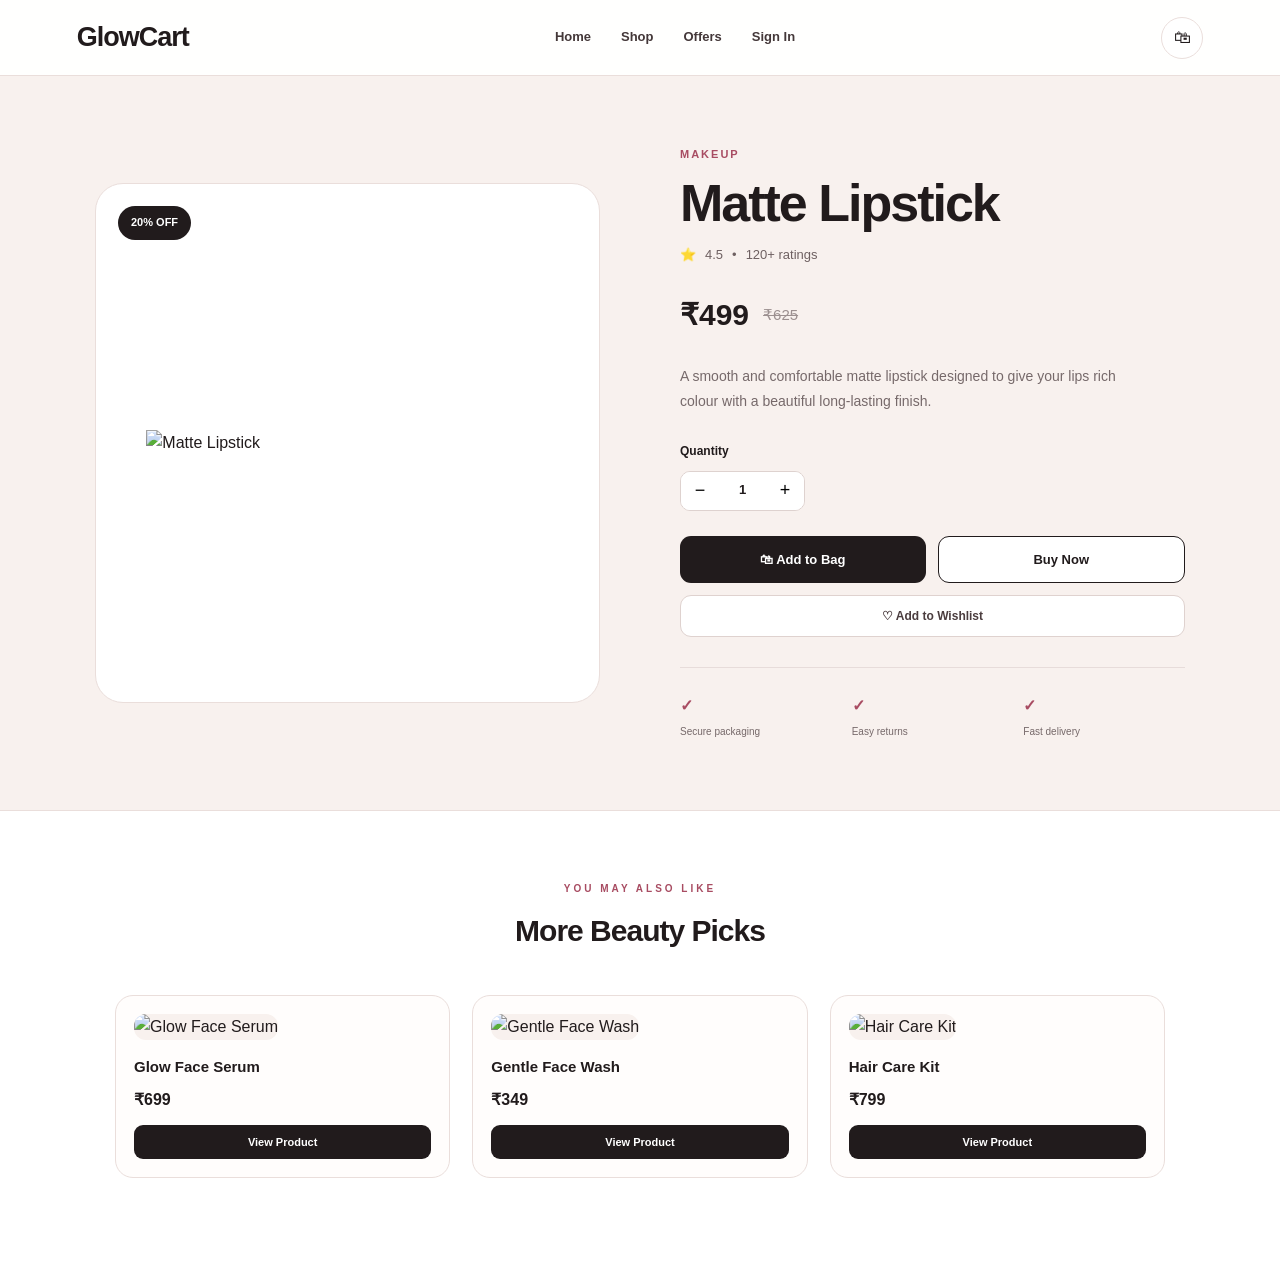
==== product.html @ 382e8a4c "Add files via upload" ====
<!DOCTYPE html>
<html lang="en">

<head>
    <meta charset="UTF-8">
    <meta name="viewport" content="width=device-width, initial-scale=1.0">

    <title>Product | GlowCart</title>

    <link rel="stylesheet" href="style.css">
    <link rel="stylesheet" href="product.css">
</head>

<body>

    <!-- ================= HEADER ================= -->

    <header class="header">

        <div class="logo">
            GlowCart
        </div>

        <nav class="nav">
            <a href="index.html">Home</a>
            <a href="index.html#products">Shop</a>
            <a href="index.html#offer">Offers</a>
            <a href="signin.html">Sign In</a>
        </nav>

        <div class="icons">

            <button class="icon-button" onclick="window.location.href='index.html'">
                🛍
            </button>

        </div>

    </header>


    <!-- ================= PRODUCT DETAILS ================= -->

    <main class="product-details">

        <div class="product-detail-image">

            <img
                id="productImage"
                src="image/lipstick.jpg"
                alt="Matte Lipstick"
            >

            <span class="detail-discount" id="productDiscount">
    20% OFF
</span>

        </div>


        <div class="product-detail-content">

            <p class="detail-category" id="productCategory">
                MAKEUP
            </p>

            <h1 id="productName">
                Matte Lipstick
            </h1>

            <div class="detail-rating">

    ⭐ <span id="productRating">4.5</span>

    <span>•</span>

    <span id="productRatingsCount">
        120+ ratings
    </span>

</div>


            <div class="detail-price">

                <span id="productPrice">
                    ₹499
                </span>

               <span class="detail-old-price" id="productOldPrice">
    ₹625
</span>

            </div>


          <p class="detail-description" id="productDescription">
    A smooth and comfortable matte lipstick
    designed to give your lips rich colour
    with a beautiful long-lasting finish.
</p>

            <div class="quantity-section">

                <p>Quantity</p>

                <div class="quantity-control">

                    <button id="decrease">
                        −
                    </button>

                    <span id="quantity">
                        1
                    </span>

                    <button id="increase">
                        +
                    </button>

                </div>

            </div>


            <div class="product-actions">

                <button id="addToBag" class="add-bag">
                    🛍 Add to Bag
                </button>

                <button id="buyNow" class="buy-now">
                    Buy Now
                </button>

            </div>


            <button id="detailWishlist" class="detail-wishlist">
                ♡ Add to Wishlist
            </button>


            <div class="product-features">

                <div>
                    <strong>✓</strong>
                    <span>Secure packaging</span>
                </div>

                <div>
                    <strong>✓</strong>
                    <span>Easy returns</span>
                </div>

                <div>
                    <strong>✓</strong>
                    <span>Fast delivery</span>
                </div>

            </div>

        </div>

    </main>


    <!-- ================= YOU MAY ALSO LIKE ================= -->

    <section class="related-products">

        <div class="section-heading">

            <p>
                YOU MAY ALSO LIKE
            </p>

            <h2>
                More Beauty Picks
            </h2>

        </div>


        <div class="related-container">

            <div class="related-card">

                <img
                    src="image/serum.jpg"
                    alt="Glow Face Serum"
                >

                <h3>
                    Glow Face Serum
                </h3>

                <p>
                    ₹699
                </p>

                <button onclick="window.location.href='product.html'">
                    View Product
                </button>

            </div>


            <div class="related-card">

                <img
                    src="image/facewash.jpg"
                    alt="Gentle Face Wash"
                >

                <h3>
                    Gentle Face Wash
                </h3>

                <p>
                    ₹349
                </p>

                <button onclick="window.location.href='product.html'">
                    View Product
                </button>

            </div>


            <div class="related-card">

                <img
                    src="image/haircare.jpg"
                    alt="Hair Care Kit"
                >

                <h3>
                    Hair Care Kit
                </h3>

                <p>
                    ₹799
                </p>

                <button onclick="window.location.href='product.html'">
                    View Product
                </button>

            </div>

        </div>

    </section>


    <!-- ================= JAVASCRIPT ================= -->

    <script src="product.js"></script>

</body>

</html>
---- style.css ----
/* =========================================================
   GLOWCART — MODERN PREMIUM BEAUTY STORE
   ========================================================= */


/* ================= RESET ================= */

* {
    margin: 0;
    padding: 0;
    box-sizing: border-box;
}

html {
    scroll-behavior: smooth;
}

body {
    font-family: Arial, Helvetica, sans-serif;
    background: #fffaf8;
    color: #211b1c;
    line-height: 1.6;
}

button,
input {
    font-family: inherit;
}

button {
    cursor: pointer;
}

a {
    text-decoration: none;
    color: inherit;
}


/* =========================================================
   HEADER
   ========================================================= */

.header {
    position: sticky;
    top: 0;
    z-index: 1000;

    width: 100%;

    display: flex;
    align-items: center;
    justify-content: space-between;

    padding: 18px 6%;

    background: rgba(255, 250, 248, 0.96);
    backdrop-filter: blur(15px);

    border-bottom: 1px solid #eee2df;
}


/* LOGO */

.logo {
    font-size: 28px;
    font-weight: 800;
    letter-spacing: -1px;
    color: #211b1c;
}


/* NAVIGATION */

.nav {
    display: flex;
    align-items: center;
    gap: 32px;
}

.nav a {
    position: relative;

    font-size: 14px;
    font-weight: 600;

    color: #5e5152;

    transition: 0.3s ease;
}

.nav a:hover {
    color: #a84c62;
}

.nav a::after {
    content: "";

    position: absolute;
    left: 0;
    bottom: -7px;

    width: 0;
    height: 2px;

    background: #a84c62;

    transition: 0.3s ease;
}

.nav a:hover::after {
    width: 100%;
}


/* ICONS */

.icons {
    display: flex;
    align-items: center;
    gap: 10px;
}

.icons button {
    position: relative;

    width: 42px;
    height: 42px;

    border: 1px solid #eadedb;
    border-radius: 50%;

    background: #ffffff;

    font-size: 17px;

    transition: 0.3s ease;
}

.icons button:hover {
    transform: translateY(-2px);
    border-color: #c88a98;
    box-shadow: 0 8px 20px rgba(80, 40, 45, 0.08);
}


/* CART COUNT */

.cart-count {
    position: absolute;

    top: -5px;
    right: -4px;

    min-width: 19px;
    height: 19px;

    padding: 0 5px;

    display: flex;
    align-items: center;
    justify-content: center;

    border-radius: 50%;

    background: #a84c62;
    color: white;

    font-size: 10px;
    font-weight: 700;
}


/* =========================================================
   SEARCH
   ========================================================= */

.search-box {
    position: fixed;

    top: 82px;
    left: 50%;

    width: min(650px, 90%);

    transform: translateX(-50%) translateY(-20px);

    padding: 18px;

    background: white;

    border: 1px solid #eadedb;
    border-radius: 18px;

    box-shadow: 0 20px 60px rgba(40, 20, 20, 0.15);

    opacity: 0;
    visibility: hidden;

    transition: 0.3s ease;

    z-index: 2000;
}

.search-box.active {
    opacity: 1;
    visibility: visible;

    transform: translateX(-50%) translateY(0);
}

.search-row {
    display: flex;
    gap: 10px;
}

.search-row input {
    flex: 1;

    padding: 14px 18px;

    border: 1px solid #e4d7d4;
    border-radius: 12px;

    outline: none;

    font-size: 14px;
}

.search-row input:focus {
    border-color: #b86a7b;
}

.search-row button {
    width: 45px;

    border: none;
    border-radius: 12px;

    background: #211b1c;
    color: white;

    font-size: 16px;
}

.search-results {
    margin-top: 10px;
    max-height: 350px;
    overflow-y: auto;
}

.search-result-item {
    display: flex;
    align-items: center;
    gap: 15px;

    padding: 12px;

    border-radius: 12px;

    transition: 0.2s ease;
}

.search-result-item:hover {
    background: #faf2f0;
}

.search-result-item img {
    width: 55px;
    height: 55px;

    object-fit: contain;

    border-radius: 10px;

    background: #f8f3f1;
}

.search-result-item strong {
    font-size: 14px;
}

.search-result-item p {
    margin-top: 3px;

    color: #a84c62;
    font-weight: 700;
}


/* =========================================================
   HERO
   ========================================================= */

.hero {
    min-height: 620px;

    display: flex;
    align-items: center;

    padding: 80px 8%;

    position: relative;

    overflow: hidden;

    background:
        radial-gradient(
            circle at 85% 25%,
            #efd6dc 0,
            transparent 30%
        ),
        radial-gradient(
            circle at 70% 80%,
            #f4e4df 0,
            transparent 32%
        ),
        #f9efec;
}

.hero::before {
    content: "";

    position: absolute;

    width: 420px;
    height: 420px;

    right: 7%;
    top: 80px;

    border-radius: 50%;

    border: 1px solid rgba(168, 76, 98, 0.2);
}

.hero::after {
    content: "GLOW";

    position: absolute;

    right: 11%;
    top: 180px;

    font-size: 100px;
    font-weight: 900;

    color: rgba(168, 76, 98, 0.08);

    letter-spacing: 8px;
}

.hero-content {
    position: relative;
    z-index: 2;

    max-width: 600px;
}

.hero-small {
    margin-bottom: 18px;

    color: #a84c62;

    font-size: 12px;
    font-weight: 800;

    letter-spacing: 3px;
}

.hero h1 {
    margin-bottom: 20px;

    font-size: clamp(48px, 7vw, 82px);

    line-height: 0.98;

    letter-spacing: -4px;

    font-weight: 800;
}

.hero h1 span {
    color: #a84c62;
}

.hero-content > p:not(.hero-small) {
    max-width: 500px;

    margin-bottom: 32px;

    color: #655758;

    font-size: 16px;
}


/* SHOP BUTTON */

.shop-button {
    padding: 15px 30px;

    border: none;
    border-radius: 30px;

    background: #211b1c;
    color: white;

    font-size: 14px;
    font-weight: 700;

    transition: 0.3s ease;
}

.shop-button:hover {
    background: #a84c62;

    transform: translateY(-3px);

    box-shadow: 0 12px 25px rgba(168, 76, 98, 0.25);
}


/* =========================================================
   SECTION HEADINGS
   ========================================================= */

.section-heading {
    text-align: center;

    margin-bottom: 45px;
}

.section-heading p {
    margin-bottom: 8px;

    color: #a84c62;

    font-size: 11px;
    font-weight: 800;

    letter-spacing: 3px;
}

.section-heading h2 {
    font-size: 34px;

    letter-spacing: -1px;
}


/* =========================================================
   CATEGORIES
   ========================================================= */

.categories {
    padding: 100px 6%;

    background: #ffffff;
}

.category-container {
    max-width: 1200px;

    margin: auto;

    display: grid;

    grid-template-columns: repeat(4, 1fr);

    gap: 20px;
}

.category-card {
    padding: 35px 25px;

    text-align: center;

    background: #fffaf8;

    border: 1px solid #eee2df;

    border-radius: 22px;

    transition: 0.3s ease;
}

.category-card:hover {
    transform: translateY(-7px);

    border-color: #d6a1ad;

    box-shadow: 0 20px 40px rgba(70, 30, 35, 0.08);
}

.category-icon {
    width: 70px;
    height: 70px;

    margin: 0 auto 18px;

    display: flex;
    align-items: center;
    justify-content: center;

    border-radius: 50%;

    background: #f3e3e1;

    font-size: 28px;
}

.category-card h3 {
    margin-bottom: 5px;

    font-size: 18px;
}

.category-card p {
    color: #806f70;

    font-size: 13px;
}


/* =========================================================
   PRODUCTS
   ========================================================= */

.products {
    padding: 100px 6%;

    background: #faf5f3;
}

.product-container {
    max-width: 1250px;

    margin: auto;

    display: grid;

    grid-template-columns: repeat(4, 1fr);

    gap: 24px;
}


/* PRODUCT CARD */

.product-card {
    position: relative;

    overflow: hidden;

    background: white;

    border: 1px solid #eee2df;

    border-radius: 20px;

    padding-bottom: 20px;

    transition: 0.35s ease;
}

.product-card:hover {
    transform: translateY(-8px);

    box-shadow: 0 22px 45px rgba(55, 25, 30, 0.11);
}


/* PRODUCT IMAGE */

.product-image {
    width: 100%;
    height: 300px;

    position: relative;

    overflow: hidden;

    background: #f8f3f1;

    display: flex;
    align-items: center;
    justify-content: center;
}

.product-image img {
    width: 100%;
    height: 100%;

    display: block;

    object-fit: contain;
    object-position: center;

    padding: 18px;

    transition: 0.4s ease;
}

.product-card:hover .product-image img {
    transform: scale(1.04);
}


/* DISCOUNT */

.discount {
    position: absolute;

    top: 14px;
    left: 14px;

    padding: 6px 10px;

    border-radius: 20px;

    background: #211b1c;
    color: white;

    font-size: 10px;
    font-weight: 800;

    letter-spacing: 0.5px;
}


/* WISHLIST */

.wishlist {
    position: absolute;

    top: 13px;
    right: 13px;

    width: 38px;
    height: 38px;

    border: 1px solid #e7d9d6;
    border-radius: 50%;

    background: rgba(255, 255, 255, 0.95);

    font-size: 20px;

    color: #6e4b51;

    transition: 0.25s ease;
}

.wishlist:hover {
    color: #a84c62;

    transform: scale(1.08);
}


/* PRODUCT DETAILS */

.product-card > .product-category,
.product-card > h3,
.product-card > .rating,
.product-card > .price,
.product-card > .bag-button {
    margin-left: 20px;
    margin-right: 20px;
}

.product-category {
    margin-top: 18px;
    margin-bottom: 5px;

    color: #a84c62;

    font-size: 10px;
    font-weight: 800;

    letter-spacing: 1.5px;
}

.product-card h3 {
    margin-bottom: 6px;

    font-size: 17px;
}

.rating {
    margin-bottom: 10px;

    font-size: 12px;

    color: #6e5a5c;
}

.price {
    display: flex;
    align-items: center;

    gap: 10px;

    margin-bottom: 16px;
}

.current-price {
    color: #211b1c;

    font-size: 18px;
    font-weight: 800;
}

.old-price {
    color: #a49797;

    font-size: 13px;

    text-decoration: line-through;
}


/* ADD TO BAG */

.bag-button {
    width: calc(100% - 40px);

    padding: 12px;

    border: 1px solid #211b1c;
    border-radius: 10px;

    background: #211b1c;
    color: white;

    font-size: 13px;
    font-weight: 700;

    transition: 0.3s ease;
}

.bag-button:hover {
    background: #a84c62;
    border-color: #a84c62;
}


/* VIEW ALL */

.view-all {
    display: block;

    margin: 45px auto 0;

    padding: 13px 28px;

    border: 1px solid #211b1c;
    border-radius: 30px;

    background: transparent;

    font-size: 13px;
    font-weight: 700;

    transition: 0.3s ease;
}

.view-all:hover {
    background: #211b1c;
    color: white;
}


/* =========================================================
   OFFER
   ========================================================= */

.offer {
    padding: 100px 6%;

    background: #211b1c;

    color: white;

    text-align: center;

    position: relative;

    overflow: hidden;
}

.offer::before {
    content: "";

    position: absolute;

    width: 300px;
    height: 300px;

    left: -100px;
    top: -100px;

    border-radius: 50%;

    border: 1px solid rgba(255, 255, 255, 0.12);
}

.offer::after {
    content: "";

    position: absolute;

    width: 400px;
    height: 400px;

    right: -150px;
    bottom: -220px;

    border-radius: 50%;

    border: 1px solid rgba(255, 255, 255, 0.1);
}

.offer-content {
    position: relative;
    z-index: 2;

    max-width: 700px;

    margin: auto;
}

.offer-small {
    margin-bottom: 12px;

    color: #e5a8b6;

    font-size: 11px;
    font-weight: 800;

    letter-spacing: 3px;
}

.offer h2 {
    margin-bottom: 15px;

    font-size: clamp(32px, 5vw, 55px);

    line-height: 1.1;
}

.offer-content > p:not(.offer-small) {
    margin-bottom: 28px;

    color: #d6c9ca;

    font-size: 15px;
}

.offer-button {
    padding: 14px 28px;

    border: none;
    border-radius: 30px;

    background: white;
    color: #211b1c;

    font-size: 13px;
    font-weight: 800;

    transition: 0.3s ease;
}

.offer-button:hover {
    background: #e5a8b6;

    transform: translateY(-3px);
}


/* =========================================================
   FOOTER
   ========================================================= */

.footer {
    padding: 75px 6% 25px;

    background: #f4ebe8;

    color: #403536;
}

.footer-content {
    max-width: 1250px;

    margin: auto;

    display: grid;

    grid-template-columns: 1.5fr repeat(4, 1fr);

    gap: 45px;
}


/* BRAND */

.footer-brand h2 {
    margin-bottom: 12px;

    font-size: 28px;

    color: #211b1c;
}

.footer-brand p {
    max-width: 240px;

    color: #776768;

    font-size: 13px;
}


/* FOOTER SECTION */

.footer-section {
    display: flex;

    flex-direction: column;

    gap: 9px;
}

.footer-section h3 {
    margin-bottom: 8px;

    color: #211b1c;

    font-size: 14px;
}

.footer-section a,
.footer-section p {
    color: #776768;

    font-size: 13px;

    transition: 0.2s ease;
}

.footer-section a:hover {
    color: #a84c62;

    transform: translateX(3px);
}


/* COPYRIGHT */

.copyright {
    grid-column: 1 / -1;

    padding-top: 25px;

    border-top: 1px solid #dfd0cd;

    text-align: center;

    color: #897a7a;

    font-size: 12px;
}


/* =========================================================
   CART OVERLAY
   ========================================================= */

.cart-overlay {
    position: fixed;

    inset: 0;

    background: rgba(20, 12, 13, 0.45);

    opacity: 0;
    visibility: hidden;

    transition: 0.3s ease;

    z-index: 3000;
}

.cart-overlay.active {
    opacity: 1;
    visibility: visible;
}


/* =========================================================
   CART PANEL
   ========================================================= */

.cart-panel {
    position: fixed;

    top: 0;
    right: 0;

    width: min(430px, 92%);

    height: 100vh;

    display: flex;
    flex-direction: column;

    background: #fffaf8;

    box-shadow: -15px 0 50px rgba(20, 10, 10, 0.15);

    transform: translateX(100%);

    transition: 0.4s ease;

    z-index: 4000;
}

.cart-panel.active {
    transform: translateX(0);
}


/* CART HEADER */

.cart-header {
    display: flex;
    align-items: center;
    justify-content: space-between;

    padding: 22px;

    border-bottom: 1px solid #eadedb;
}

.cart-header h2 {
    font-size: 22px;
}

.cart-header button {
    width: 38px;
    height: 38px;

    border: none;
    border-radius: 50%;

    background: #f0e5e2;

    font-size: 15px;
}


/* CART ITEMS */

.cart-items {
    flex: 1;

    padding: 20px;

    overflow-y: auto;
}

.empty-cart {
    min-height: 300px;

    display: flex;
    flex-direction: column;

    align-items: center;
    justify-content: center;

    text-align: center;
}

.empty-cart > div {
    margin-bottom: 15px;

    font-size: 55px;
}

.empty-cart h3 {
    margin-bottom: 5px;
}

.empty-cart p {
    color: #8b7b7c;

    font-size: 13px;
}


/* CART ITEM */

.cart-item {
    position: relative;

    display: flex;

    gap: 13px;

    margin-bottom: 15px;
    padding: 13px;

    background: white;

    border: 1px solid #eee2df;

    border-radius: 15px;
}

.cart-product-image {
    width: 80px;
    height: 90px;

    flex-shrink: 0;

    background: #f8f3f1;

    border-radius: 10px;

    overflow: hidden;
}

.cart-product-image img {
    width: 100%;
    height: 100%;

    object-fit: contain;

    padding: 7px;
}

.cart-product-info {
    flex: 1;

    padding-right: 20px;
}

.cart-category {
    margin-bottom: 2px;

    color: #a84c62;

    font-size: 9px;
    font-weight: 800;

    letter-spacing: 1px;
}

.cart-product-info h3 {
    margin-bottom: 3px;

    font-size: 14px;
}

.cart-product-info strong {
    font-size: 14px;
}


/* QUANTITY */

.quantity-controls {
    display: flex;
    align-items: center;

    gap: 10px;

    margin-top: 8px;
}

.quantity-controls button {
    width: 26px;
    height: 26px;

    border: 1px solid #ded1ce;
    border-radius: 7px;

    background: white;
}

.quantity-controls span {
    font-size: 13px;
    font-weight: 700;
}


/* REMOVE */

.remove-item {
    position: absolute;

    top: 10px;
    right: 10px;

    border: none;

    background: transparent;

    color: #8b7b7c;

    font-size: 12px;
}


/* CART FOOTER */

.cart-footer {
    padding: 20px;

    background: white;

    border-top: 1px solid #eadedb;
}

.cart-total {
    display: flex;
    justify-content: space-between;

    margin-bottom: 15px;

    font-size: 15px;
}

.cart-total strong {
    font-size: 19px;
}

#checkoutButton {
    width: 100%;

    padding: 15px;

    border: none;
    border-radius: 12px;

    background: #211b1c;
    color: white;

    font-weight: 700;

    transition: 0.3s ease;
}

#checkoutButton:hover {
    background: #a84c62;
}


/* =========================================================
   WISHLIST POPUP
   ========================================================= */

.wishlist-popup {
    position: fixed;

    inset: 0;

    z-index: 5000;

    display: flex;
    align-items: center;
    justify-content: center;

    padding: 20px;

    background: rgba(25, 15, 16, 0.5);
}

.wishlist-popup-content {
    width: min(700px, 95%);

    max-height: 85vh;

    overflow-y: auto;

    padding: 25px;

    background: #fffaf8;

    border-radius: 22px;

    box-shadow: 0 25px 70px rgba(30, 15, 15, 0.2);
}

.wishlist-header {
    display: flex;
    align-items: center;
    justify-content: space-between;

    padding-bottom: 18px;

    border-bottom: 1px solid #eadedb;
}

.wishlist-header h2 {
    font-size: 21px;
}

.close-wishlist {
    width: 36px;
    height: 36px;

    border: none;
    border-radius: 50%;

    background: #eee3e0;
}

.wishlist-empty {
    padding: 60px 20px;

    text-align: center;
}

.wishlist-empty h3 {
    margin: 10px 0 5px;
}

.wishlist-empty p {
    color: #857576;

    font-size: 13px;
}

.wishlist-item {
    display: flex;
    align-items: center;

    gap: 15px;

    padding: 15px 0;

    border-bottom: 1px solid #eadedb;
}

.wishlist-product-image {
    width: 80px;
    height: 90px;

    background: #f5eeeb;

    border-radius: 12px;

    overflow: hidden;
}

.wishlist-product-image img {
    width: 100%;
    height: 100%;

    object-fit: contain;

    padding: 8px;
}

.wishlist-product-info {
    flex: 1;
}

.wishlist-category {
    color: #a84c62;

    font-size: 9px;
    font-weight: 800;

    letter-spacing: 1px;
}

.wishlist-product-info h3 {
    font-size: 15px;
}

.wishlist-product-info strong {
    display: block;

    margin: 4px 0;

    font-size: 14px;
}

.wishlist-add-cart {
    padding: 8px 13px;

    border: none;
    border-radius: 8px;

    background: #211b1c;
    color: white;

    font-size: 11px;
    font-weight: 700;
}

.wishlist-remove {
    border: none;

    background: transparent;

    color: #a84c62;

    font-size: 20px;
}


/* =========================================================
   RESPONSIVE
   ========================================================= */

@media (max-width: 1000px) {

    .nav {
        gap: 16px;
    }

    .nav a {
        font-size: 12px;
    }

    .category-container {
        grid-template-columns: repeat(2, 1fr);
    }

    .product-container {
        grid-template-columns: repeat(2, 1fr);
    }

    .footer-content {
        grid-template-columns: repeat(2, 1fr);
    }

    .footer-brand {
        grid-column: 1 / -1;
    }
}


@media (max-width: 700px) {

    .header {
        padding: 15px 4%;
    }

    .logo {
        font-size: 23px;
    }

    .nav {
        display: none;
    }

    .icons button {
        width: 38px;
        height: 38px;
    }


    .hero {
        min-height: 560px;

        padding: 70px 7%;
    }

    .hero h1 {
        font-size: 52px;

        letter-spacing: -3px;
    }

    .hero::after {
        font-size: 60px;

        right: 5%;
    }


    .categories,
    .products {
        padding: 70px 5%;
    }

    .section-heading h2 {
        font-size: 28px;
    }


    .category-container {
        grid-template-columns: repeat(2, 1fr);

        gap: 12px;
    }

    .category-card {
        padding: 25px 12px;
    }


    .product-container {
        grid-template-columns: 1fr;

        max-width: 420px;
    }


    .product-image {
        height: 330px;
    }


    .offer {
        padding: 75px 6%;
    }


    .footer {
        padding: 55px 6% 25px;
    }

    .footer-content {
        grid-template-columns: 1fr 1fr;

        gap: 30px;
    }

    .footer-brand {
        grid-column: 1 / -1;
    }

    .copyright {
        grid-column: 1 / -1;
    }

}


@media (max-width: 450px) {

    .category-container {
        grid-template-columns: 1fr;
    }

    .footer-content {
        grid-template-columns: 1fr;
    }

    .footer-brand,
    .copyright {
        grid-column: auto;
    }

    .wishlist-item {
        align-items: flex-start;
    }

}
/* =========================================================
   PREMIUM HEADER ICONS
   ========================================================= */

.icons {
    display: flex;
    align-items: center;
    gap: 12px;
}

.icon-button {
    position: relative;

    width: 44px;
    height: 44px;

    display: flex;
    align-items: center;
    justify-content: center;

    border: 1px solid #e5d8d5;
    border-radius: 50%;

    background: #ffffff;
    color: #211b1c;

    font-size: 21px;

    transition: all 0.3s ease;
}

.icon-button:hover {
    background: #211b1c;
    color: #ffffff;

    border-color: #211b1c;

    transform: translateY(-3px);

    box-shadow: 0 10px 25px rgba(33, 27, 28, 0.15);
}


/* SEARCH */

#searchIcon span {
    font-size: 28px;
    font-weight: 300;

    transform: rotate(-20deg);
}


/* WISHLIST */

#wishlistIcon span {
    font-size: 25px;

    transition: 0.3s ease;
}

#wishlistIcon:hover span {
    color: #f0b1bd;
}


/* SHOPPING BAG */

#cartIcon span:first-child {
    font-size: 20px;
}


/* CART NUMBER */

.cart-count {
    position: absolute;

    top: -4px;
    right: -4px;

    min-width: 19px;
    height: 19px;

    padding: 0 5px;

    display: flex;
    align-items: center;
    justify-content: center;

    border-radius: 50%;

    background: #a84c62;
    color: #ffffff;

    border: 2px solid #fffaf8;

    font-size: 9px;
    font-weight: 800;

    line-height: 1;
}


/* MOBILE */

@media (max-width: 700px) {

    .icons {
        gap: 7px;
    }

    .icon-button {
        width: 38px;
        height: 38px;

        font-size: 18px;
    }

    #searchIcon span {
        font-size: 24px;
    }

    #wishlistIcon span {
        font-size: 22px;
    }

    #cartIcon span:first-child {
        font-size: 18px;
    }
}
/* ================= USER MENU ================= */

.user-greeting {
    font-family: Georgia, "Times New Roman", serif;
    font-size: 14px;
    font-weight: 600;
    color: #211b1c;
    letter-spacing: 0.2px;
}

.logout-button {
    border: 1px solid #ead4d8;
    background: #fff7f8;
    color: #a84c62;

    font-family: Georgia, "Times New Roman", serif;
    font-size: 12px;
    font-weight: 700;

    cursor: pointer;

    padding: 8px 15px;

    border-radius: 20px;

    transition: 0.25s ease;
}

.logout-button:hover {
    background: #a84c62;
    color: #ffffff;
    border-color: #a84c62;

    transform: translateY(-2px);

    box-shadow:
        0 8px 18px rgba(168, 76, 98, 0.18);
}
---- product.css ----
/* =========================================================
   GLOWCART — PRODUCT DETAILS
   ========================================================= */

* {
    margin: 0;
    padding: 0;
    box-sizing: border-box;
}

body {
    font-family: Arial, Helvetica, sans-serif;
    background: #f8f1ee;
    color: #211b1c;
}


/* ================= HEADER ================= */

.header {
    position: sticky;
    top: 0;
    z-index: 100;

    height: 76px;

    display: flex;
    align-items: center;
    justify-content: space-between;

    padding: 0 6%;

    background: rgba(255, 255, 255, 0.94);

    border-bottom: 1px solid #eadedb;

    backdrop-filter: blur(15px);
}

.logo {
    font-size: 27px;
    font-weight: 800;
    letter-spacing: -1px;
}

.nav {
    display: flex;
    gap: 30px;
}

.nav a {
    color: #443839;
    text-decoration: none;
    font-size: 13px;
    font-weight: 600;
}

.nav a:hover {
    color: #a84c62;
}

.icon-button {
    width: 42px;
    height: 42px;

    border: 1px solid #e3d6d3;
    border-radius: 50%;

    background: white;

    cursor: pointer;

    font-size: 17px;

    transition: 0.25s ease;
}

.icon-button:hover {
    background: #211b1c;
    color: white;
}


/* ================= PRODUCT DETAILS ================= */

.product-details {
    max-width: 1150px;

    margin: 70px auto;

    padding: 0 30px;

    display: grid;

    grid-template-columns: 1fr 1fr;

    gap: 80px;

    align-items: center;
}


/* ================= PRODUCT IMAGE ================= */

.product-detail-image {
    position: relative;

    min-height: 520px;

    display: flex;
    align-items: center;
    justify-content: center;

    background: #fff;

    border-radius: 28px;

    border: 1px solid #eadedb;

    overflow: hidden;
}

.product-detail-image img {
    width: 80%;
    max-height: 450px;

    object-fit: contain;

    transition: 0.4s ease;
}

.product-detail-image:hover img {
    transform: scale(1.04);
}

.detail-discount {
    position: absolute;

    top: 22px;
    left: 22px;

    padding: 8px 13px;

    border-radius: 20px;

    background: #211b1c;
    color: white;

    font-size: 11px;
    font-weight: 700;
}


/* ================= PRODUCT CONTENT ================= */

.detail-category {
    color: #a84c62;

    font-size: 11px;
    font-weight: 800;

    letter-spacing: 2px;

    margin-bottom: 12px;
}

.product-detail-content h1 {
    font-size: clamp(36px, 5vw, 52px);

    line-height: 1.05;

    letter-spacing: -2px;

    margin-bottom: 15px;
}

.detail-rating {
    display: flex;
    align-items: center;
    gap: 9px;

    color: #6e6061;

    font-size: 13px;
}

.detail-price {
    display: flex;
    align-items: center;
    gap: 14px;

    margin: 25px 0;
}

.detail-price > span:first-child {
    font-size: 30px;
    font-weight: 800;
}

.detail-old-price {
    color: #9c9090;

    font-size: 15px;

    text-decoration: line-through;
}

.detail-description {
    max-width: 470px;

    color: #76696a;

    font-size: 14px;

    line-height: 1.8;

    margin-bottom: 28px;
}


/* ================= QUANTITY ================= */

.quantity-section > p {
    margin-bottom: 9px;

    font-size: 12px;
    font-weight: 700;
}

.quantity-control {
    width: 125px;

    display: flex;
    align-items: center;
    justify-content: space-between;

    border: 1px solid #ded2cf;

    border-radius: 10px;

    overflow: hidden;

    background: white;
}

.quantity-control button {
    width: 38px;
    height: 38px;

    border: none;

    background: white;

    font-size: 18px;

    cursor: pointer;
}

.quantity-control button:hover {
    background: #f6eeee;
}

.quantity-control span {
    font-size: 13px;
    font-weight: 700;
}


/* ================= ACTIONS ================= */

.product-actions {
    display: flex;

    gap: 12px;

    margin-top: 25px;
}

.product-actions button {
    padding: 15px 25px;

    border-radius: 11px;

    font-size: 13px;
    font-weight: 700;

    cursor: pointer;

    transition: 0.25s ease;
}

.add-bag {
    flex: 1;

    border: none;

    background: #211b1c;

    color: white;
}

.add-bag:hover {
    background: #a84c62;

    transform: translateY(-2px);
}

.buy-now {
    flex: 1;

    border: 1px solid #211b1c;

    background: white;

    color: #211b1c;
}

.buy-now:hover {
    background: #f7eeee;
}


/* ================= WISHLIST ================= */

.detail-wishlist {
    width: 100%;

    margin-top: 12px;

    padding: 13px;

    border: 1px solid #dfd2cf;

    border-radius: 11px;

    background: white;

    color: #4b3d3f;

    font-size: 12px;
    font-weight: 700;

    cursor: pointer;

    transition: 0.25s ease;
}

.detail-wishlist:hover {
    border-color: #a84c62;

    color: #a84c62;
}


/* ================= FEATURES ================= */

.product-features {
    display: grid;

    grid-template-columns: repeat(3, 1fr);

    gap: 10px;

    margin-top: 30px;

    padding-top: 25px;

    border-top: 1px solid #e7dcda;
}

.product-features div {
    display: flex;
    flex-direction: column;

    gap: 6px;
}

.product-features strong {
    color: #a84c62;

    font-size: 16px;
}

.product-features span {
    color: #76696a;

    font-size: 10px;
}


/* ================= RELATED PRODUCTS ================= */

.related-products {
    padding: 70px 6% 100px;

    background: white;

    border-top: 1px solid #eadedb;
}

.section-heading {
    text-align: center;

    margin-bottom: 40px;
}

.section-heading p {
    color: #a84c62;

    font-size: 10px;
    font-weight: 800;

    letter-spacing: 3px;

    margin-bottom: 10px;
}

.section-heading h2 {
    font-size: 30px;

    letter-spacing: -1px;
}

.related-container {
    max-width: 1050px;

    margin: auto;

    display: grid;

    grid-template-columns: repeat(3, 1fr);

    gap: 22px;
}

.related-card {
    padding: 18px;

    border: 1px solid #eadedb;

    border-radius: 18px;

    background: #fffdfc;

    transition: 0.3s ease;
}

.related-card:hover {
    transform: translateY(-6px);

    box-shadow: 0 18px 40px rgba(52, 28, 30, 0.09);
}

.related-card img {
    width: 100%;
    height: 220px;

    object-fit: contain;

    border-radius: 12px;

    background: #f8f1ee;
}

.related-card h3 {
    margin-top: 15px;

    font-size: 15px;
}

.related-card p {
    margin: 8px 0 13px;

    font-weight: 800;
}

.related-card button {
    width: 100%;

    padding: 11px;

    border: none;

    border-radius: 9px;

    background: #211b1c;

    color: white;

    font-size: 11px;
    font-weight: 700;

    cursor: pointer;
}


/* ================= RESPONSIVE ================= */

@media (max-width: 800px) {

    .header {
        padding: 0 20px;
    }

    .nav {
        gap: 14px;
    }

    .nav a {
        font-size: 11px;
    }

    .product-details {
        grid-template-columns: 1fr;

        gap: 40px;

        margin: 40px auto;
    }

    .product-detail-image {
        min-height: 400px;
    }

    .related-container {
        grid-template-columns: 1fr;
    }
}


@media (max-width: 520px) {

    .nav {
        display: none;
    }

    .product-details {
        padding: 0 18px;
    }

    .product-detail-image {
        min-height: 330px;
    }

    .product-detail-content h1 {
        font-size: 36px;
    }

    .product-actions {
        flex-direction: column;
    }

    .product-features {
        grid-template-columns: 1fr;
    }
}
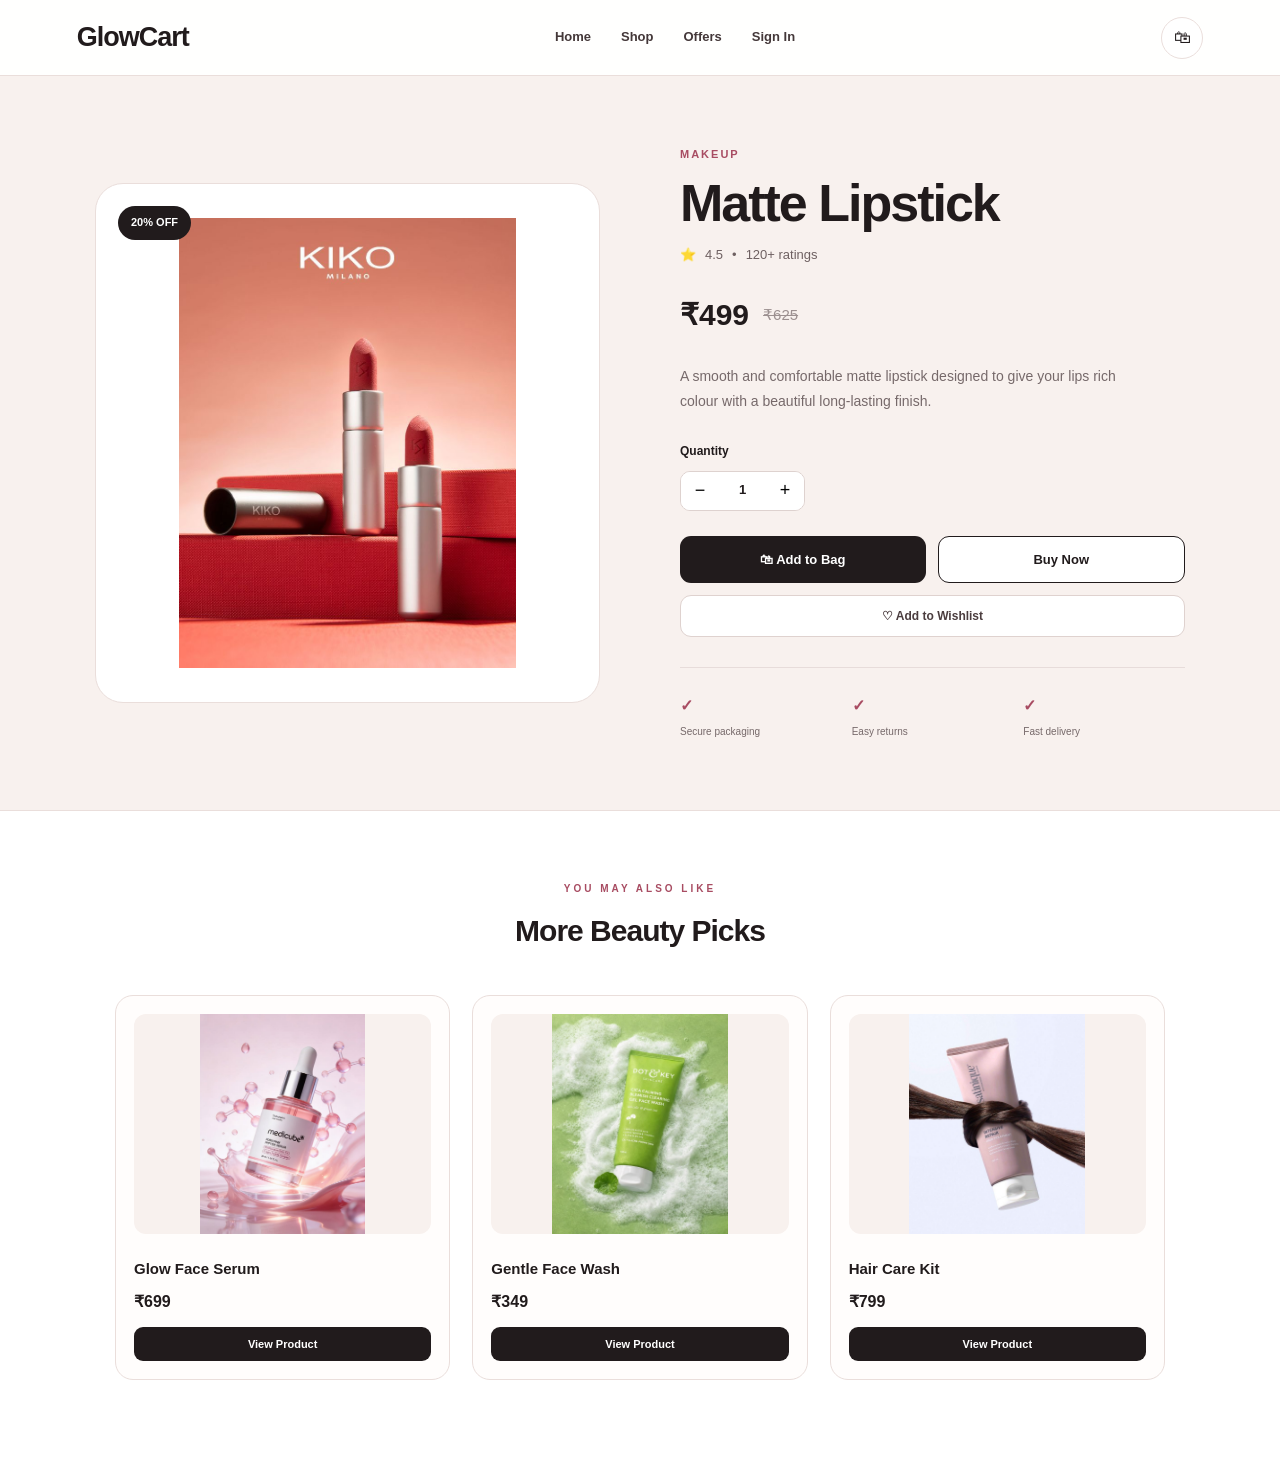
==== commit a368bce5: "Update product.html" ====
--- a/product.html
+++ b/product.html
@@ -47,7 +47,7 @@
 
             <img
                 id="productImage"
-                src="image/lipstick.jpg"
+                src="lipstick.jpg"
                 alt="Matte Lipstick"
             >
 
@@ -187,7 +187,7 @@
             <div class="related-card">
 
                 <img
-                    src="image/serum.jpg"
+                    src="serum.jpg"
                     alt="Glow Face Serum"
                 >
 
@@ -209,7 +209,7 @@
             <div class="related-card">
 
                 <img
-                    src="image/facewash.jpg"
+                    src="facewash.jpg"
                     alt="Gentle Face Wash"
                 >
 
@@ -231,7 +231,7 @@
             <div class="related-card">
 
                 <img
-                    src="image/haircare.jpg"
+                    src="haircare.jpg"
                     alt="Hair Care Kit"
                 >
 
@@ -260,4 +260,4 @@
 
 </body>
 
-</html>+</html>
